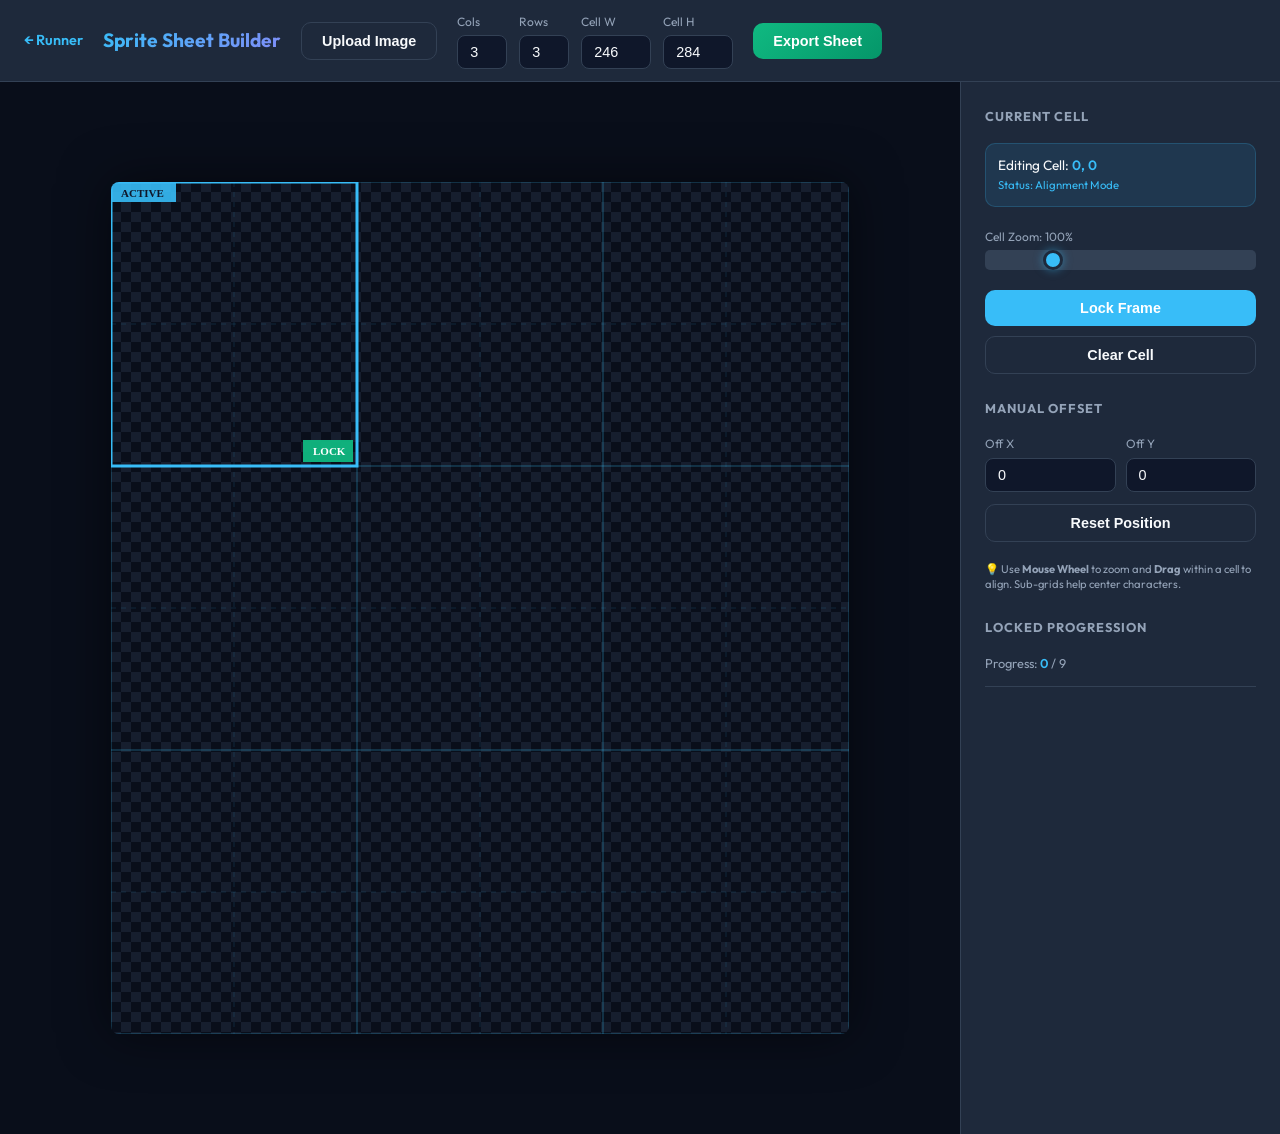
==== editor.html @ ca9d8cbf "Initial commit: Sprite Sheet Engine" ====
<!DOCTYPE html>
<html lang="en">
<head>
    <meta charset="UTF-8">
    <meta name="viewport" content="width=device-width, initial-scale=1.0">
    <title>Sprite Sheet Builder</title>
    <link rel="stylesheet" href="style.css">
    <link rel="preconnect" href="https://fonts.googleapis.com">
    <link rel="preconnect" href="https://fonts.gstatic.com" crossorigin>
    <link href="https://fonts.googleapis.com/css2?family=Outfit:wght@300;400;600&display=swap" rel="stylesheet">
    <style>
        body {
            flex-direction: column;
            padding: 0;
            overflow: auto;
            min-height: 100vh;
            width: 100%;
        }
        .top-bar {
            width: 100%;
            background: var(--card-bg);
            padding: 12px 24px;
            border-bottom: 1px solid var(--border-color);
            display: flex;
            align-items: center;
            gap: 20px;
            z-index: 100;
            flex-shrink: 0;
        }
        .top-bar h1 {
            font-size: 1.2rem;
            margin: 0;
            white-space: nowrap;
        }
        .builder-layout {
            display: flex;
            min-height: calc(100vh - 68px);
            width: 100%;
            overflow: auto;
            background: var(--bg-color);
        }
        .canvas-area {
            flex: 1;
            position: relative;
            overflow: auto; /* Enable scrolling for the workspace */
            background: #090e1a;
            display: flex;
            cursor: crosshair;
            padding: 100px;
        }
        #builderCanvas {
            background-image: 
                linear-gradient(45deg, #161e2e 25%, transparent 25%), 
                linear-gradient(-45deg, #161e2e 25%, transparent 25%), 
                linear-gradient(45deg, transparent 75%, #161e2e 75%), 
                linear-gradient(-45deg, transparent 75%, #161e2e 75%);
            background-size: 20px 20px;
            background-position: 0 0, 0 10px, 10px -10px, -10px 0px;
            box-shadow: 0 0 50px rgba(0,0,0,0.5);
            flex-shrink: 0;
            margin: auto;
        }
        .side-panel {
            width: 320px;
            background: var(--card-bg);
            border-left: 1px solid var(--border-color);
            display: flex;
            flex-direction: column;
            padding: 24px;
            gap: 24px;
            overflow-y: auto; /* Handle sidebar overflow */
            flex-shrink: 0;
        }
        .tool-group {
            display: flex;
            flex-direction: column;
            gap: 12px;
        }
        .tool-group h3 {
            font-size: 0.8rem;
            color: var(--text-secondary);
            text-transform: uppercase;
            letter-spacing: 1px;
            margin-bottom: 4px;
        }
        .input-grid {
            display: grid;
            grid-template-columns: 1fr 1fr;
            gap: 10px;
        }
        .small-input {
            display: flex;
            flex-direction: column;
            gap: 4px;
        }
        .small-input label {
            font-size: 0.75rem;
            color: var(--text-secondary);
        }
        input[type="number"], select {
            padding: 8px 12px;
            background: var(--bg-color);
            border: 1px solid var(--border-color);
            border-radius: 8px;
            color: var(--text-primary);
            font-size: 0.9rem;
            width: 100%;
        }
        .action-btns {
            display: grid;
            grid-template-columns: 1fr;
            gap: 10px;
        }
        .lock-status {
            font-size: 0.85rem;
            padding: 12px;
            background: rgba(56, 189, 248, 0.1);
            border-radius: 10px;
            border: 1px solid rgba(56, 189, 248, 0.2);
            line-height: 1.4;
        }
        .cell-indicator {
            font-weight: 600;
            color: var(--accent-color);
        }
        .upload-btn-wrapper {
            position: relative;
            overflow: hidden;
            display: inline-block;
        }
        .upload-btn-wrapper input[type=file] {
            font-size: 100px;
            position: absolute;
            left: 0;
            top: 0;
            opacity: 0;
            cursor: pointer;
        }
        .export-btn {
            background: linear-gradient(135deg, #10b981 0%, #059669 100%);
            color: white;
            border: none;
            padding: 10px 20px;
            border-radius: 10px;
            font-weight: 600;
            cursor: pointer;
            white-space: nowrap;
        }
        .export-btn:hover {
            filter: brightness(1.1);
            transform: translateY(-1px);
        }
        @media (max-width: 1000px) {
            .top-bar {
                flex-wrap: wrap;
                align-items: flex-start;
            }
            .builder-layout {
                flex-direction: column;
                min-height: auto;
            }
            .side-panel {
                width: 100%;
                max-height: none;
                border-left: 0;
                border-top: 1px solid var(--border-color);
            }
        }
    </style>
</head>
<body>
    <div class="top-bar">
        <a href="index.html" class="nav-link">← Runner</a>
        <h1>Sprite Sheet Builder</h1>
        
        <div class="upload-btn-wrapper">
            <button class="secondary-btn">Upload Image</button>
            <input type="file" id="imageUpload" accept="image/*" />
        </div>

        <div class="input-grid" style="width: auto; gap: 12px; grid-template-columns: repeat(4, auto);">
            <div class="small-input">
                <label>Cols</label>
                <input type="number" id="gridCols" value="3" style="width: 50px;">
            </div>
            <div class="small-input">
                <label>Rows</label>
                <input type="number" id="gridRows" value="3" style="width: 50px;">
            </div>
            <div class="small-input">
                <label>Cell W</label>
                <input type="number" id="cellWidth" value="246" style="width: 70px;">
            </div>
            <div class="small-input">
                <label>Cell H</label>
                <input type="number" id="cellHeight" value="284" style="width: 70px;">
            </div>
        </div>

        <button id="exportBtn" class="export-btn">Export Sheet</button>
    </div>

    <div class="builder-layout">
        <div class="canvas-area" id="canvasArea">
            <canvas id="builderCanvas"></canvas>
        </div>

        <div class="side-panel">
            <div class="tool-group">
                <h3>Current Cell</h3>
                <div class="lock-status">
                    Editing Cell: <span class="cell-indicator" id="activeCellLabel">0, 0</span><br>
                    <small id="cellLockStatus">Status: Designing...</small>
                </div>
                
                <div class="small-input" style="margin-top: 8px;">
                    <label>Cell Zoom: <span id="zoomValue">100</span>%</label>
                    <input type="range" id="cellZoom" min="10" max="400" value="100">
                </div>

                <div class="action-btns" style="margin-top: 8px;">
                    <button id="lockFrameBtn" class="primary-btn">Lock Frame</button>
                    <button id="clearFrameBtn" class="secondary-btn">Clear Cell</button>
                </div>
            </div>

            <div class="tool-group">
                <h3>Manual Offset</h3>
                <div class="input-grid">
                    <div class="small-input">
                        <label>Off X</label>
                        <input type="number" id="offsetX" value="0">
                    </div>
                    <div class="small-input">
                        <label>Off Y</label>
                        <input type="number" id="offsetY" value="0">
                    </div>
                </div>
                <button id="resetPosBtn" class="secondary-btn">Reset Position</button>
                <p style="font-size: 0.7rem; color: var(--text-secondary); margin-top: 8px; line-height: 1.4;">
                    💡 Use <b>Mouse Wheel</b> to zoom and <b>Drag</b> within a cell to align. Sub-grids help center characters.
                </p>
            </div>

            <div class="tool-group">
                <h3>Locked Progression</h3>
                <p style="font-size: 0.8rem; color: var(--text-secondary);">
                    Progress: <span id="lockedCount" style="color: var(--accent-color); font-weight: 600;">0</span> / <span id="totalCellsCount">20</span>
                </p>
                <div id="lockedList" style="font-size: 0.7rem; color: var(--text-secondary); border-top: 1px solid var(--border-color); padding-top: 10px; display: flex; flex-direction: column; gap: 4px;">
                    <!-- List of locked frames -->
                </div>
            </div>
        </div>
    </div>

    <script src="editor.js"></script>
</body>
</html>
---- style.css ----
:root {
    --bg-color: #0f172a;
    --card-bg: #1e293b;
    --accent-color: #38bdf8;
    --accent-hover: #0ea5e9;
    --text-primary: #f8fafc;
    --text-secondary: #94a3b8;
    --border-color: #334155;
}

* {
    margin: 0;
    padding: 0;
    box-sizing: border-box;
}

html, body {
    min-height: 100%;
    width: 100%;
    overflow-x: hidden;
    overflow-y: auto;
    font-family: 'Outfit', sans-serif;
    background-color: var(--bg-color);
    color: var(--text-primary);
}

body {
    line-height: 1.6;
    display: block;
}

.container {
    width: 100%;
    max-width: 1200px;
    margin: 0 auto;
    padding: 24px 20px 40px;
}

header {
    margin-bottom: 40px;
    text-align: center;
}

h1 {
    font-size: 2.5rem;
    font-weight: 700;
    margin-bottom: 8px;
    background: linear-gradient(135deg, #38bdf8 0%, #818cf8 100%);
    -webkit-background-clip: text;
    -webkit-text-fill-color: transparent;
    background-clip: text;
}

.nav-container {
    display: flex;
    justify-content: space-between;
    align-items: center;
    margin-bottom: 32px;
}

.nav-link {
    color: var(--accent-color);
    text-decoration: none;
    font-size: 0.9rem;
    font-weight: 600;
}

.nav-link:hover {
    text-decoration: underline;
}

header p {
    color: var(--text-secondary);
    margin-bottom: 32px;
}

.preview-area {
    background-color: var(--card-bg);
    border-radius: 20px;
    padding: 20px;
    box-shadow: 0 20px 25px -5px rgba(0, 0, 0, 0.1), 0 10px 10px -5px rgba(0, 0, 0, 0.04);
    border: 1px solid var(--border-color);
}

main {
    display: grid;
    grid-template-columns: minmax(0, 1fr) 360px;
    gap: 20px;
    align-items: start;
}

.canvas-container {
    display: flex;
    justify-content: center;
    align-items: center;
    background-color: rgba(15, 23, 42, 0.5);
    border-radius: 12px;
    padding: 24px;
    min-height: 520px;
}

canvas {
    image-rendering: pixelated;
    border-radius: 8px;
    max-width: 100%;
    height: auto;
    background: transparent;
}

.controls {
    display: flex;
    flex-direction: column;
    gap: 20px;
    position: sticky;
    top: 14px;
}

.control-group {
    display: flex;
    flex-direction: column;
    gap: 12px;
    background: var(--card-bg);
    border: 1px solid var(--border-color);
    border-radius: 14px;
    padding: 14px;
}

.control-group h3 {
    font-size: 0.875rem;
    text-transform: uppercase;
    letter-spacing: 0.05em;
    color: var(--text-secondary);
}

.btn-container {
    display: flex;
    gap: 12px;
    flex-wrap: wrap;
}

.main-actions {
    flex-direction: row;
}

.main-actions button {
    flex: 1;
}

button, .secondary-btn {
    padding: 10px 20px;
    border-radius: 10px;
    font-weight: 600;
    cursor: pointer;
    transition: all 0.2s;
    font-size: 0.9rem;
}

.primary-btn {
    background-color: var(--accent-color);
    color: white;
    border: none;
}

.primary-btn:hover {
    background-color: var(--accent-hover);
    transform: translateY(-2px);
}

.secondary-btn {
    background-color: transparent;
    color: var(--text-primary);
    border: 1px solid var(--border-color);
}

.secondary-btn:hover {
    background-color: var(--border-color);
    transform: translateY(-2px);
}

.speed-control {
    display: flex;
    align-items: center;
    gap: 16px;
}

input[type="range"] {
    flex: 1;
    height: 6px;
    background: var(--border-color);
    border-radius: 5px;
    appearance: none;
    outline: none;
}

input[type="range"]::-webkit-slider-thumb {
    appearance: none;
    width: 20px;
    height: 20px;
    border-radius: 50%;
    background: var(--accent-color);
    cursor: pointer;
    border: 3px solid var(--card-bg);
    box-shadow: 0 0 10px rgba(56, 189, 248, 0.5);
}

.sprite-selector {
    display: flex;
    align-items: center;
    gap: 12px;
    margin-bottom: 32px;
}

.sprite-selector label {
    font-weight: 600;
    color: var(--text-secondary);
}

.sprite-selector select {
    padding: 8px 12px;
    border-radius: 8px;
    background-color: var(--card-bg);
    color: var(--text-primary);
    border: 1px solid var(--border-color);
    outline: none;
    cursor: pointer;
}

.crop-toggle {
    display: flex;
    align-items: center;
    gap: 8px;
}

.crop-toggle input {
    width: 18px;
    height: 18px;
    cursor: pointer;
}

#securityWarning {
    background-color: rgba(234, 179, 8, 0.1);
    border: 1px solid rgba(234, 179, 8, 0.2);
    color: #eab308;
    padding: 12px;
    border-radius: 8px;
    margin-bottom: 24px;
    font-size: 0.85rem;
}

.upload-btn-wrapper {
    position: relative;
    overflow: hidden;
    display: inline-block;
}

.upload-btn-wrapper input[type=file] {
    font-size: 100px;
    position: absolute;
    left: 0;
    top: 0;
    opacity: 0;
    cursor: pointer;
}

.small-input {
    display: flex;
    flex-direction: column;
    gap: 4px;
}

.small-input label {
    font-size: 0.75rem;
    color: var(--text-secondary);
}

.input-grid input[type="number"] {
    padding: 8px 12px;
    background: var(--bg-color);
    border: 1px solid var(--border-color);
    border-radius: 8px;
    color: var(--text-primary);
    font-size: 0.9rem;
    width: 100%;
}

.input-grid {
    display: grid;
    grid-template-columns: 1fr 1fr;
    gap: 10px;
}

select {
    padding: 10px 12px;
    background: var(--bg-color);
    border: 1px solid var(--border-color);
    border-radius: 8px;
    color: var(--text-primary);
    font-size: 0.9rem;
    width: 100%;
}

.toggle-group {
    flex-direction: row;
    align-items: center;
    justify-content: flex-start;
    gap: 10px;
}

.switch {
    position: relative;
    display: inline-block;
    width: 46px;
    height: 24px;
}

.switch input {
    opacity: 0;
    width: 0;
    height: 0;
}

.slider {
    position: absolute;
    inset: 0;
    cursor: pointer;
    background-color: var(--border-color);
    transition: 0.2s ease;
}

.slider:before {
    position: absolute;
    content: '';
    height: 18px;
    width: 18px;
    left: 3px;
    bottom: 3px;
    background-color: #ffffff;
    transition: 0.2s ease;
}

.switch input:checked + .slider {
    background-color: var(--accent-color);
}

.switch input:checked + .slider:before {
    transform: translateX(22px);
}

.slider.round {
    border-radius: 999px;
}

.slider.round:before {
    border-radius: 50%;
}

.slider-group label {
    color: var(--text-secondary);
}

.warning-msg {
    background-color: rgba(234, 179, 8, 0.1);
    border: 1px solid rgba(234, 179, 8, 0.2);
    color: #eab308;
    padding: 12px;
    border-radius: 8px;
    font-size: 0.85rem;
}

.info-group {
    color: var(--text-secondary);
    font-weight: 500;
}

.upload-group {
    border-top: 1px solid var(--border-color);
}

.full-width {
    width: 100%;
}

.hidden {
    display: none;
}

.hint-text {
    min-height: 1.2em;
    font-size: 0.8rem;
    color: var(--text-secondary);
}

.hint-text.error {
    color: #fca5a5;
}

textarea {
    width: 100%;
    resize: vertical;
    min-height: 130px;
    padding: 10px 12px;
    border-radius: 8px;
    border: 1px solid var(--border-color);
    background: var(--bg-color);
    color: var(--text-primary);
    font-family: 'Outfit', sans-serif;
    font-size: 0.9rem;
    line-height: 1.4;
}

@media (max-width: 900px) {
    html, body {
        overflow-y: auto;
        min-height: 100%;
    }

    .container {
        padding: 20px 14px 30px;
    }

    .nav-container {
        flex-direction: column;
        align-items: flex-start;
        gap: 6px;
    }

    main {
        grid-template-columns: 1fr;
    }

    .canvas-container {
        min-height: 250px;
        padding: 12px;
    }

    .controls {
        position: static;
        top: auto;
    }

    .main-actions {
        flex-direction: column;
    }
}
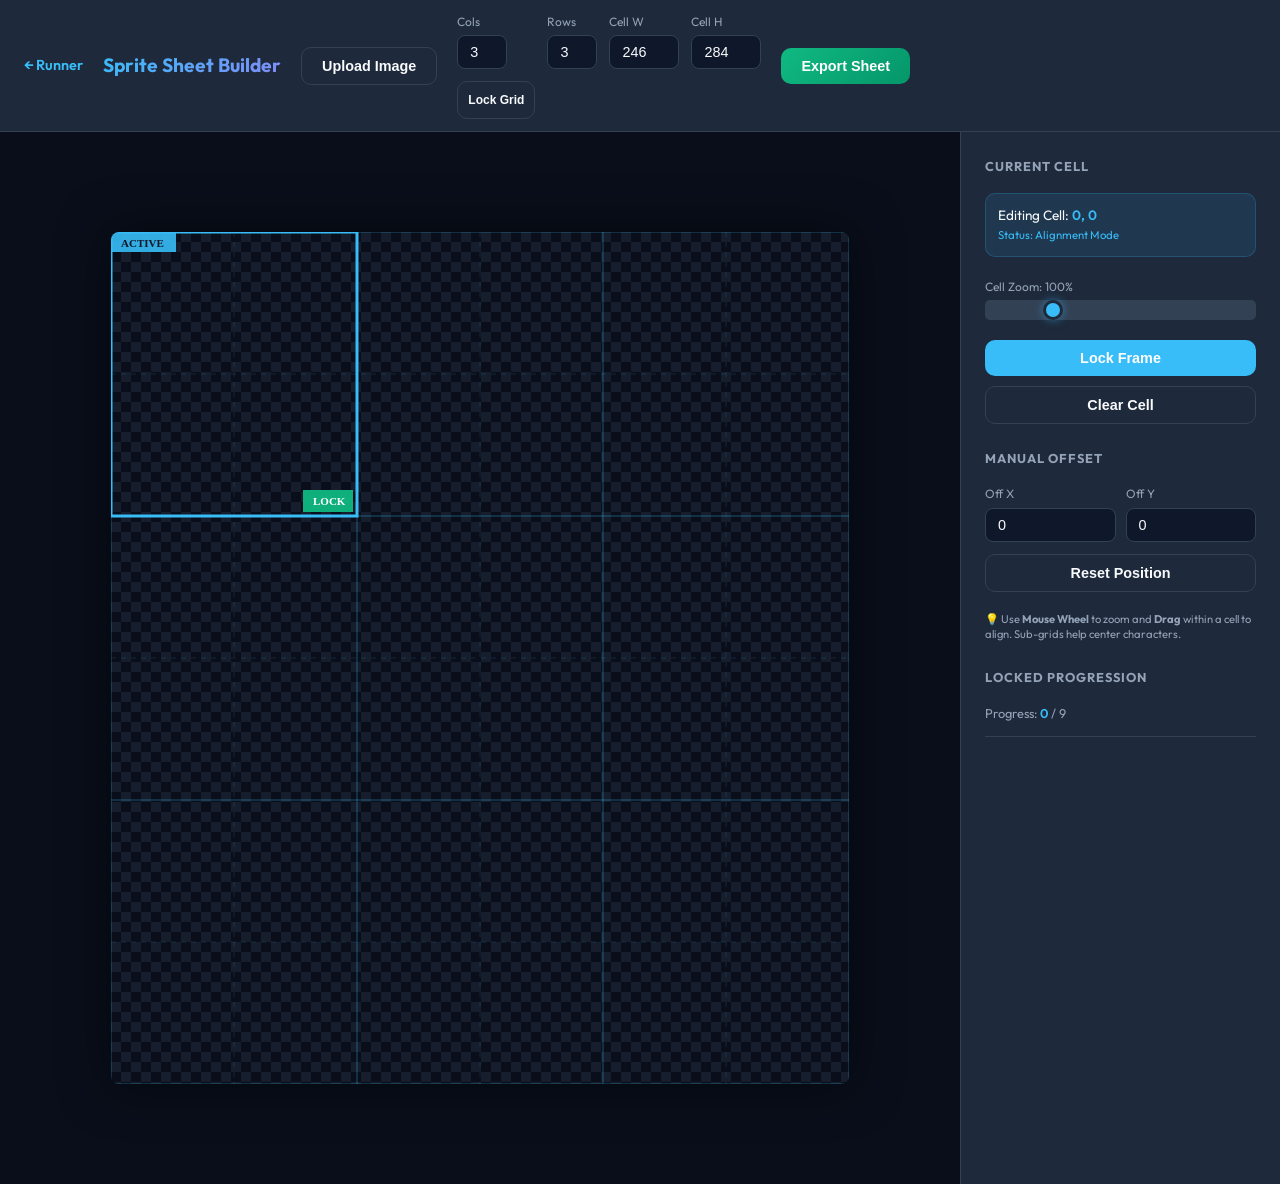
==== commit 337a99e5: "Add 'Lock Grid' feature to automatically calculate grid dimensions" ====
--- a/editor.html
+++ b/editor.html
@@ -195,6 +195,9 @@
                 <label>Cell H</label>
                 <input type="number" id="cellHeight" value="284" style="width: 70px;">
             </div>
+            <div class="small-input" style="justify-content: flex-end;">
+                <button id="lockGridBtn" class="secondary-btn" style="height: 38px; padding: 0 10px; font-size: 0.75rem;">Lock Grid</button>
+            </div>
         </div>
 
         <button id="exportBtn" class="export-btn">Export Sheet</button>
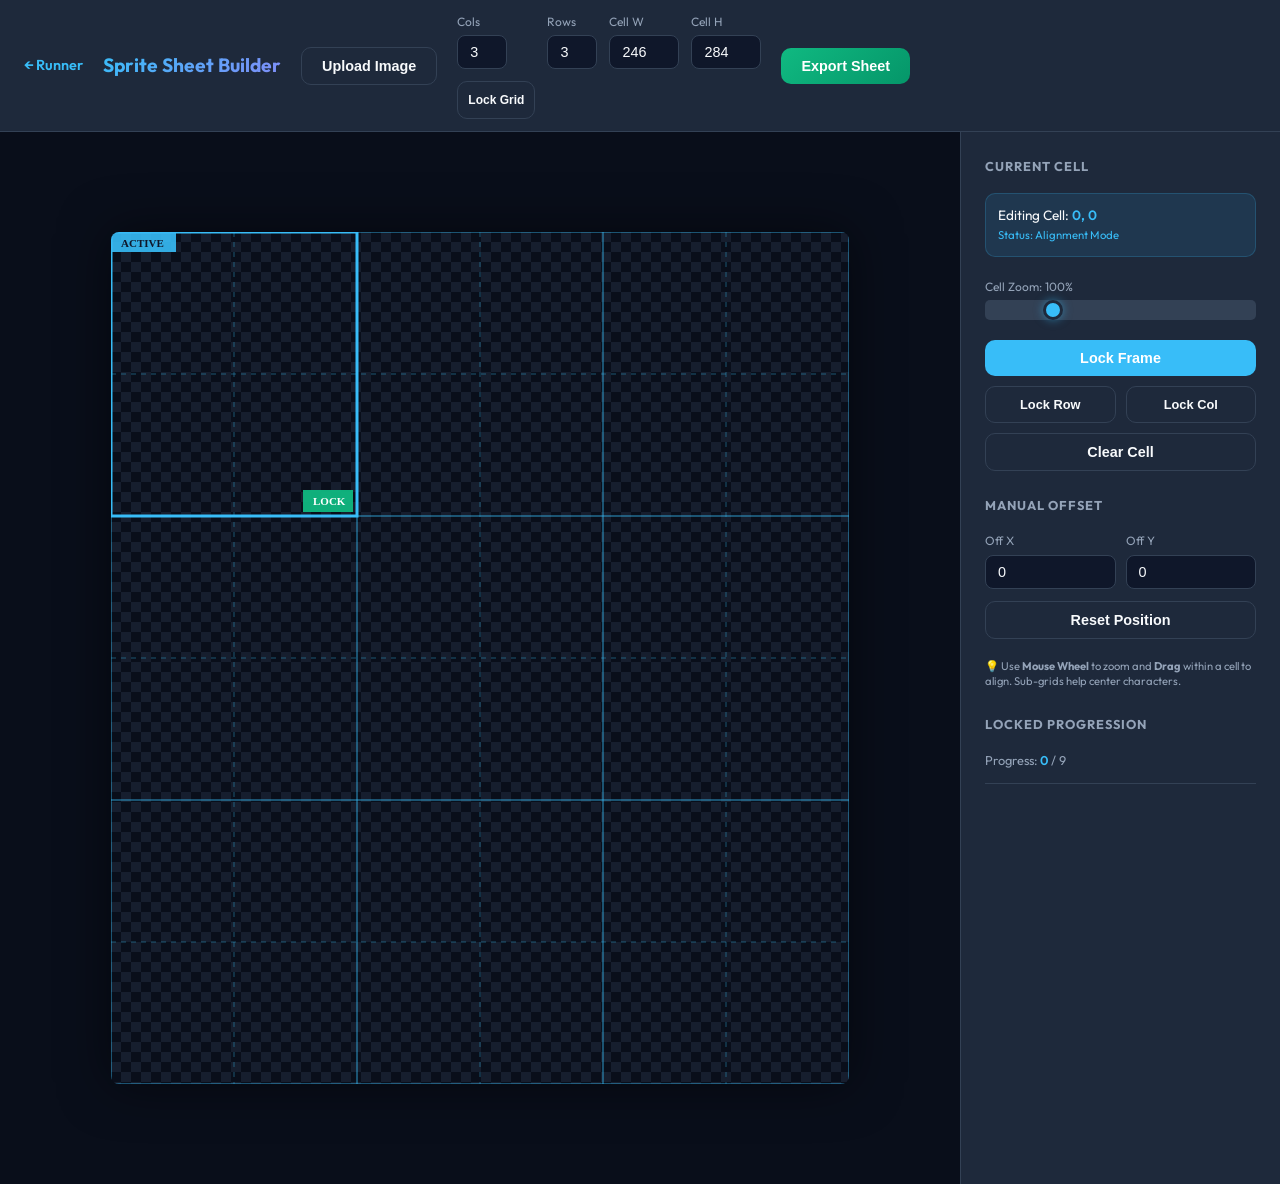
==== commit c33aeaed: "Implement Row/Column Lock and sharpen grid lines for better visibility" ====
--- a/editor.html
+++ b/editor.html
@@ -221,9 +221,11 @@
                     <input type="range" id="cellZoom" min="10" max="400" value="100">
                 </div>
 
-                <div class="action-btns" style="margin-top: 8px;">
-                    <button id="lockFrameBtn" class="primary-btn">Lock Frame</button>
-                    <button id="clearFrameBtn" class="secondary-btn">Clear Cell</button>
+                <div class="action-btns" style="margin-top: 8px; grid-template-columns: 1fr 1fr;">
+                    <button id="lockFrameBtn" class="primary-btn" style="grid-column: span 2;">Lock Frame</button>
+                    <button id="lockRowBtn" class="secondary-btn" style="font-size: 0.8rem;">Lock Row</button>
+                    <button id="lockColBtn" class="secondary-btn" style="font-size: 0.8rem;">Lock Col</button>
+                    <button id="clearFrameBtn" class="secondary-btn" style="grid-column: span 2;">Clear Cell</button>
                 </div>
             </div>
 
